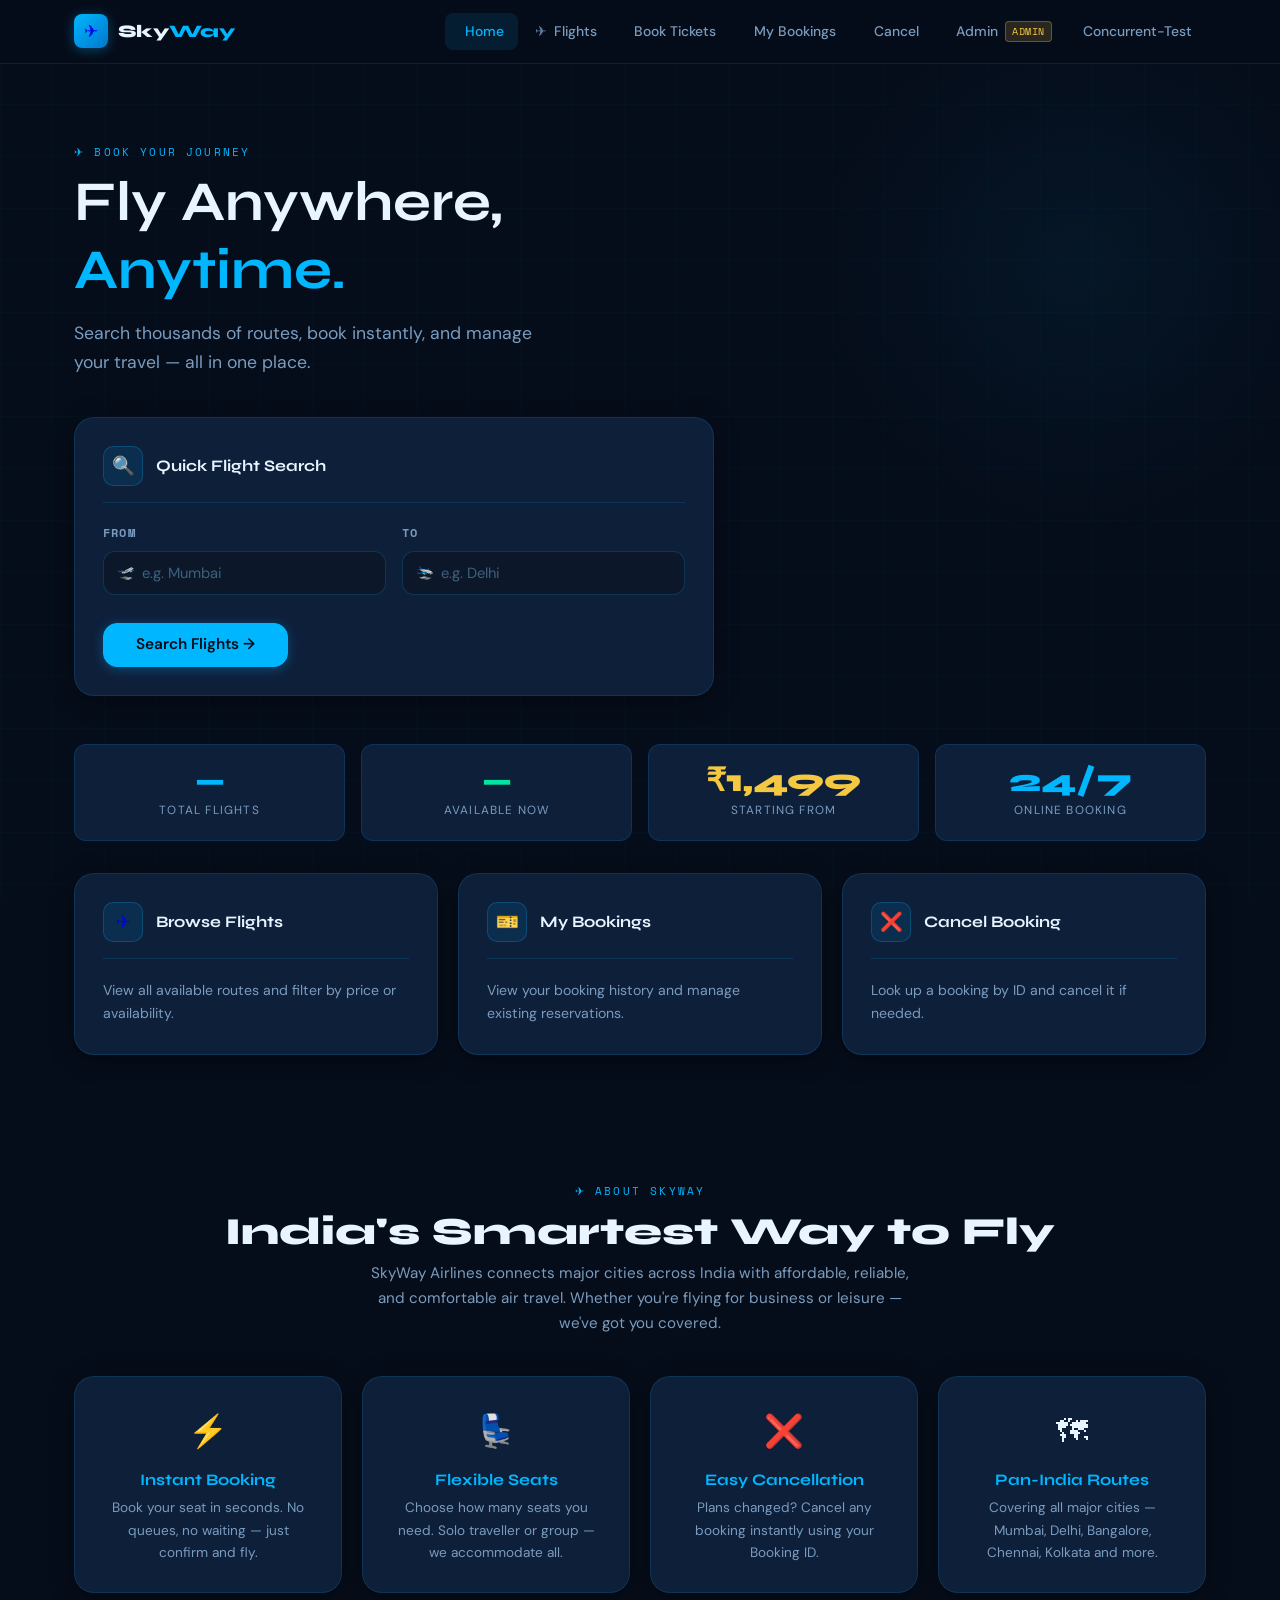
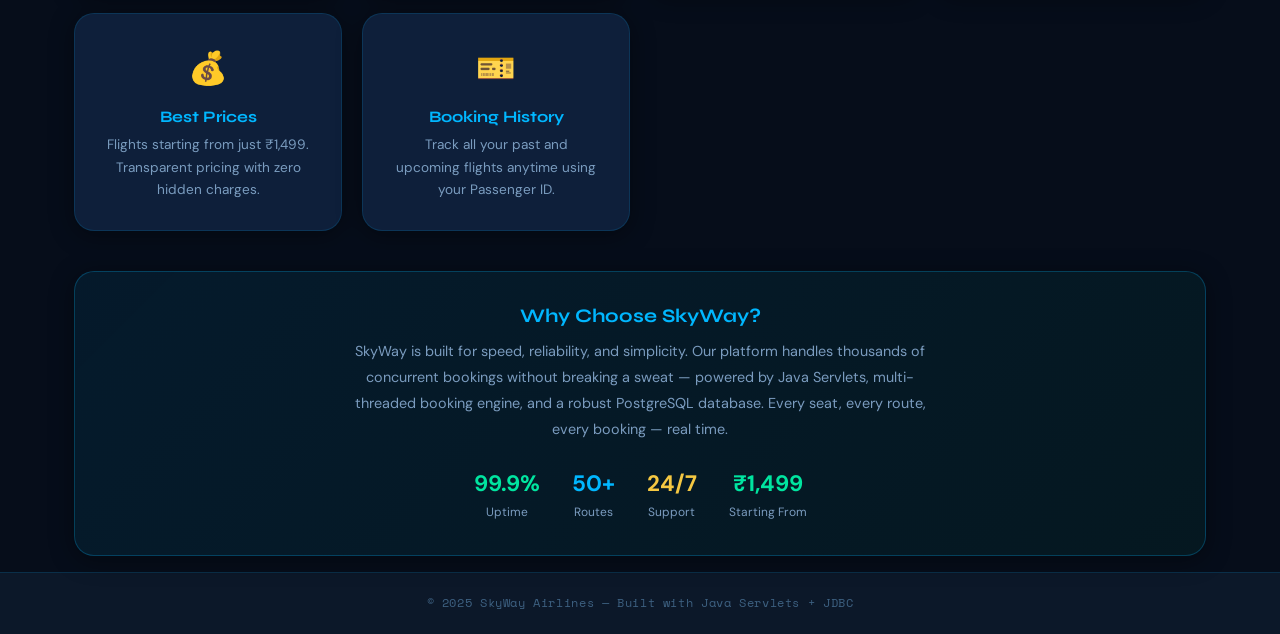
==== src/main/webapp/pages/index.html @ 875611cb "Initial commit - Skyway Airlines" ====
<!DOCTYPE html>
<html lang="en">
<head>
  <meta charset="UTF-8" />
  <meta name="viewport" content="width=device-width, initial-scale=1.0" />
  <title>SkyWay Airlines — Home</title>
  <link rel="stylesheet" href="../css/style.css" />
  <link rel="stylesheet" href="../css/navbar.css" />
  <link rel="stylesheet" href="../css/forms.css" />
  <link rel="icon" type="image/svg+xml" href="../favicon.svg" />
  <script src="../js/transitions.js"></script>
</head>
<body>
<div class="page-wrapper">

  <!-- NAVBAR -->
  <nav class="navbar">
    <div class="navbar-inner">
      <a href="index.html" class="navbar-brand">
        <div class="brand-icon">✈</div>
        <span class="brand-name">Sky<span>Way</span></span>
      </a>
      <button class="navbar-toggle" id="navbar-toggle" aria-label="Menu">☰</button>
      <ul class="navbar-nav" id="navbar-nav">
        <li class="nav-item"><a class="nav-link active" href="index.html" data-page="home"><span class="nav-icon"></span> Home</a></li>
        <li class="nav-item"><a class="nav-link" href="flights.html" data-page="flights"><span class="nav-icon">✈</span> Flights</a></li>
        <li class="nav-item"><a class="nav-link" href="booking.html" data-page="booking"><span class="nav-icon"></span> Book Tickets</a></li>
        <li class="nav-item"><a class="nav-link" href="my-bookings.html" data-page="my-bookings"><span class="nav-icon"></span> My Bookings</a></li>
        <li class="nav-item"><a class="nav-link" href="cancel.html" data-page="cancel"><span class="nav-icon"></span> Cancel</a></li>
        <li class="nav-item"><a class="nav-link" href="revenue.html" data-page="revenue"><span class="nav-icon"></span> Admin <span class="nav-badge">ADMIN</span></a></li>
        <li><a class="nav-link" href="concurrent-test.html" data-page="concurrent"> Concurrent-Test</a></li>
      </ul>
    </div>
  </nav>

  <!-- HERO -->
  <section class="hero">
    <div class="container">
      <div class="hero-content animate-up">
        <span class="section-label">✈ Book Your Journey</span>
        <h1>Fly Anywhere,<br><span class="text-cyan">Anytime.</span></h1>
        <p style="font-size:1.1rem; max-width:480px; margin-bottom:2.5rem;">Search thousands of routes, book instantly, and manage your travel — all in one place.</p>

        <!-- Quick search -->
        <div class="search-card card" style="max-width:640px">
          <div class="card-header">
            <div class="card-icon">🔍</div>
            <span class="card-title">Quick Flight Search</span>
          </div>
          <div class="form-row">
            <div class="form-group">
              <label class="form-label" for="heroSrc">From</label>
              <div class="input-wrapper">
                <span class="input-icon">🛫</span>
                <input class="form-control" type="text" id="heroSrc" placeholder="e.g. Mumbai" />
              </div>
            </div>
            <div class="form-group">
              <label class="form-label" for="heroDest">To</label>
              <div class="input-wrapper">
                <span class="input-icon">🛬</span>
                <input class="form-control" type="text" id="heroDest" placeholder="e.g. Delhi" />
              </div>
            </div>
          </div>
          <button class="btn btn-primary btn-lg" id="btnHeroSearch" style="margin-top:0.5rem">Search Flights →</button>
        </div>
      </div>
    </div>
  </section>

  <!-- STATS -->
  <section class="main-content" style="padding-top:0">
    <div class="container">
      <div class="stats-grid stagger" id="statsGrid">
        <div class="stat-card">
          <div class="stat-value" id="statTotalFlights">—</div>
          <div class="stat-label">Total Flights</div>
        </div>
        <div class="stat-card">
          <div class="stat-value green" id="statAvailFlights">—</div>
          <div class="stat-label">Available Now</div>
        </div>
        <div class="stat-card">
          <div class="stat-value gold">₹1,499</div>
          <div class="stat-label">Starting From</div>
        </div>
        <div class="stat-card">
          <div class="stat-value">24/7</div>
          <div class="stat-label">Online Booking</div>
        </div>
      </div>

      <!-- Quick links -->
      <div class="grid-3 stagger" style="margin-top:1rem">
        <a href="flights.html" class="card quick-card" style="text-decoration:none;cursor:pointer">
          <div class="card-header"><div class="card-icon">✈</div><span class="card-title">Browse Flights</span></div>
          <p style="font-size:0.88rem">View all available routes and filter by price or availability.</p>
        </a>
        <a href="my-bookings.html" class="card quick-card" style="text-decoration:none;cursor:pointer">
          <div class="card-header"><div class="card-icon">🎫</div><span class="card-title">My Bookings</span></div>
          <p style="font-size:0.88rem">View your booking history and manage existing reservations.</p>
        </a>
        <a href="cancel.html" class="card quick-card" style="text-decoration:none;cursor:pointer">
          <div class="card-header"><div class="card-icon">❌</div><span class="card-title">Cancel Booking</span></div>
          <p style="font-size:0.88rem">Look up a booking by ID and cancel it if needed.</p>
        </a>
      </div>
    </div>
  </section>
  
  <!-- About Section -->
<section style="padding:3rem 0 1rem">
  <div class="container">

    <div style="text-align:center;margin-bottom:2.5rem">
      <span class="section-label">✈ About SkyWay</span>
      <h2 class="page-title" style="margin-top:0.5rem">India's Smartest Way to Fly</h2>
      <p style="color:var(--text-muted);max-width:560px;margin:0 auto;font-size:0.95rem">
        SkyWay Airlines connects major cities across India with affordable, reliable, and comfortable air travel. 
        Whether you're flying for business or leisure — we've got you covered.
      </p>
    </div>

    <!-- Services -->
    <div class="grid-3 stagger" style="margin-bottom:2.5rem">
      <div class="card scroll-hidden" style="text-align:center">
        <div style="font-size:2rem;margin-bottom:0.75rem">⚡</div>
        <h3 style="color:var(--cyan);margin-bottom:0.5rem;font-size:1rem">Instant Booking</h3>
        <p style="font-size:0.85rem;color:var(--text-muted)">Book your seat in seconds. No queues, no waiting — just confirm and fly.</p>
      </div>
      <div class="card scroll-hidden"  style="text-align:center">
        <div style="font-size:2rem;margin-bottom:0.75rem">💺</div>
        <h3 style="color:var(--cyan);margin-bottom:0.5rem;font-size:1rem">Flexible Seats</h3>
        <p style="font-size:0.85rem;color:var(--text-muted)">Choose how many seats you need. Solo traveller or group — we accommodate all.</p>
      </div>
      <div class="card scroll-hidden" style="text-align:center">
        <div style="font-size:2rem;margin-bottom:0.75rem">❌</div>
        <h3 style="color:var(--cyan);margin-bottom:0.5rem;font-size:1rem">Easy Cancellation</h3>
        <p style="font-size:0.85rem;color:var(--text-muted)">Plans changed? Cancel any booking instantly using your Booking ID.</p>
      </div>
      <div class="card scroll-hidden" style="text-align:center">
        <div style="font-size:2rem;margin-bottom:0.75rem">🗺</div>
        <h3 style="color:var(--cyan);margin-bottom:0.5rem;font-size:1rem">Pan-India Routes</h3>
        <p style="font-size:0.85rem;color:var(--text-muted)">Covering all major cities — Mumbai, Delhi, Bangalore, Chennai, Kolkata and more.</p>
      </div>
      <div class="card scroll-hidden" style="text-align:center">
        <div style="font-size:2rem;margin-bottom:0.75rem">💰</div>
        <h3 style="color:var(--cyan);margin-bottom:0.5rem;font-size:1rem">Best Prices</h3>
        <p style="font-size:0.85rem;color:var(--text-muted)">Flights starting from just ₹1,499. Transparent pricing with zero hidden charges.</p>
      </div>
      <div class="card scroll-hidden" style="text-align:center">
        <div style="font-size:2rem;margin-bottom:0.75rem">🎫</div>
        <h3 style="color:var(--cyan);margin-bottom:0.5rem;font-size:1rem">Booking History</h3>
        <p style="font-size:0.85rem;color:var(--text-muted)">Track all your past and upcoming flights anytime using your Passenger ID.</p>
      </div>
    </div>

    <!-- Why SkyWay banner -->
    <div class="card scroll-hidden" style="background:linear-gradient(135deg,rgba(0,183,255,0.08),rgba(0,229,160,0.05));border-color:rgba(0,183,255,0.25);text-align:center;padding:2rem">
      <h3 style="color:var(--cyan);margin-bottom:0.75rem;font-size:1.2rem">Why Choose SkyWay?</h3>
      <p style="color:var(--text-muted);max-width:600px;margin:0 auto;font-size:0.9rem;line-height:1.8">
        SkyWay is built for speed, reliability, and simplicity. Our platform handles thousands of concurrent bookings 
        without breaking a sweat — powered by Java Servlets, multi-threaded booking engine, and a robust PostgreSQL 
        database. Every seat, every route, every booking — real time.
      </p>
      <div style="display:flex;justify-content:center;gap:2rem;margin-top:1.5rem;flex-wrap:wrap">
        <div><div style="font-size:1.4rem;font-weight:700;color:var(--green)">99.9%</div><div style="font-size:0.75rem;color:var(--text-muted)">Uptime</div></div>
        <div><div style="font-size:1.4rem;font-weight:700;color:var(--cyan)">50+</div><div style="font-size:0.75rem;color:var(--text-muted)">Routes</div></div>
        <div><div style="font-size:1.4rem;font-weight:700;color:var(--gold)">24/7</div><div style="font-size:0.75rem;color:var(--text-muted)">Support</div></div>
        <div><div style="font-size:1.4rem;font-weight:700;color:var(--green)">₹1,499</div><div style="font-size:0.75rem;color:var(--text-muted)">Starting From</div></div>
      </div>
    </div>

  </div>
</section>

  <footer><span>© 2025 SkyWay Airlines — Built with Java Servlets + JDBC</span></footer>
</div>

<script src="../js/api.js"></script>
<script>
document.addEventListener('DOMContentLoaded', async () => {
  document.getElementById('navbar-toggle')?.addEventListener('click', () => {
    document.getElementById('navbar-nav')?.classList.toggle('open');
  });
  document.getElementById('btnHeroSearch')?.addEventListener('click', () => {
    const src  = document.getElementById('heroSrc')?.value.trim();
    const dest = document.getElementById('heroDest')?.value.trim();
    const params = new URLSearchParams();
    if (src)  params.set('source', src);
    if (dest) params.set('destination', dest);
    window.location.href = `flights.html?${params.toString()}`;
  });

  // Load stats
  try {
    const { fetchAllFlights, fetchAvailableFlights, extractData } = window.AirlineAPI;
    const [all, avail] = await Promise.all([fetchAllFlights().catch(()=>null), fetchAvailableFlights().catch(()=>null)]);
    if (all)   document.getElementById('statTotalFlights').textContent = (extractData(all)||[]).length;
    if (avail) document.getElementById('statAvailFlights').textContent = (extractData(avail)||[]).length;
  } catch {}
});
</script>
</body>
</html>
---- src/main/webapp/css/style.css ----
/* =============================================
   SKYWAY AIRLINES — Global Styles
   Theme: Premium Dark Aviation
   Fonts: Syne (display) + DM Sans (body)
   ============================================= */

@import url('https://fonts.googleapis.com/css2?family=Syne:wght@400;600;700;800&family=DM+Sans:ital,wght@0,300;0,400;0,500;0,600;1,400&family=Space+Mono:wght@400;700&display=swap');

:root {
  --navy:         #060d1a;
  --navy-mid:     #0c1829;
  --navy-light:   #112240;
  --card-bg:      #0e1f3a;
  --border:       rgba(0, 183, 255, 0.15);
  --cyan:         #00b7ff;
  --cyan-dim:     rgba(0, 183, 255, 0.1);
  --cyan-glow:    rgba(0, 183, 255, 0.35);
  --gold:         #f5c842;
  --green:        #00e5a0;
  --red:          #ff4d6d;
  --text-primary: #e8f4ff;
  --text-muted:   #7a9cbf;
  --text-dim:     #3d6080;
  --font-display: 'Syne', sans-serif;
  --font-body:    'DM Sans', sans-serif;
  --font-mono:    'Space Mono', monospace;
  --radius:       12px;
  --radius-lg:    20px;
  --shadow:       0 4px 24px rgba(0,0,0,0.4);
  --shadow-cyan:  0 0 30px rgba(0,183,255,0.12);
  --transition:   0.25s cubic-bezier(0.4, 0, 0.2, 1);
}

*, *::before, *::after { box-sizing: border-box; margin: 0; padding: 0; }
html { scroll-behavior: smooth; }

body {
  font-family: var(--font-body);
  background: var(--navy);
  color: var(--text-primary);
  font-size: 15px;
  line-height: 1.65;
  min-height: 100vh;
  overflow-x: hidden;
}

body::before {
  content: '';
  position: fixed;
  inset: 0;
  background-image:
    linear-gradient(rgba(0,183,255,0.025) 1px, transparent 1px),
    linear-gradient(90deg, rgba(0,183,255,0.025) 1px, transparent 1px);
  background-size: 52px 52px;
  pointer-events: none;
  z-index: 0;
}

.page-wrapper {
  position: relative;
  z-index: 1;
  min-height: 100vh;
  display: flex;
  flex-direction: column;
}
.main-content { flex: 1; padding: 2.5rem 0 5rem; }
.container { max-width: 1180px; margin: 0 auto; padding: 0 1.5rem; }

h1, h2, h3, h4 { font-family: var(--font-display); font-weight: 700; line-height: 1.2; }
h1 { font-size: clamp(2rem, 5vw, 3.5rem); }
h2 { font-size: clamp(1.4rem, 3vw, 2.2rem); }
h3 { font-size: 1.2rem; }
p  { color: var(--text-muted); }

.page-title {
  font-family: var(--font-display);
  font-size: clamp(1.6rem, 4vw, 2.4rem);
  font-weight: 800;
  color: var(--text-primary);
  margin-bottom: 0.4rem;
}
.page-subtitle { color: var(--text-muted); font-size: 0.92rem; margin-bottom: 2rem; }
.section-label {
  font-family: var(--font-mono);
  font-size: 0.68rem;
  letter-spacing: 0.2em;
  text-transform: uppercase;
  color: var(--cyan);
  margin-bottom: 0.4rem;
  display: block;
}

/* Cards */
.card {
  background: var(--card-bg);
  border: 1px solid var(--border);
  border-radius: var(--radius-lg);
  padding: 1.75rem;
  box-shadow: var(--shadow);
  transition: border-color var(--transition), box-shadow var(--transition);
}
.card:hover { border-color: rgba(0,183,255,0.28); box-shadow: var(--shadow-cyan); }
.card-header {
  display: flex;
  align-items: center;
  gap: 0.8rem;
  margin-bottom: 1.25rem;
  padding-bottom: 1rem;
  border-bottom: 1px solid var(--border);
}
.card-icon {
  width: 40px; height: 40px;
  background: var(--cyan-dim);
  border: 1px solid rgba(0,183,255,0.22);
  border-radius: 10px;
  display: flex; align-items: center; justify-content: center;
  font-size: 1.15rem; flex-shrink: 0;
}
.card-title { font-family: var(--font-display); font-weight: 700; font-size: 1rem; color: var(--text-primary); }

/* Stats */
.stats-grid { display: grid; grid-template-columns: repeat(auto-fit, minmax(170px, 1fr)); gap: 1rem; margin-bottom: 2rem; }
.stat-card {
  background: var(--card-bg);
  border: 1px solid var(--border);
  border-radius: var(--radius);
  padding: 1.2rem 1.4rem;
  text-align: center;
  transition: var(--transition);
  cursor: default;
}
.stat-card:hover { border-color: var(--cyan); transform: translateY(-2px); box-shadow: 0 8px 24px rgba(0,183,255,0.1); }
.stat-value { font-family: var(--font-display); font-size: 2rem; font-weight: 800; color: var(--cyan); line-height: 1; margin-bottom: 0.3rem; }
.stat-value.green { color: var(--green); }
.stat-value.gold  { color: var(--gold); }
.stat-value.red   { color: var(--red); }
.stat-label { font-size: 0.74rem; color: var(--text-muted); text-transform: uppercase; letter-spacing: 0.1em; }

/* Badges */
.badge {
  display: inline-flex; align-items: center; gap: 0.28rem;
  padding: 0.22rem 0.7rem;
  border-radius: 999px;
  font-size: 0.72rem; font-weight: 600;
  font-family: var(--font-mono); letter-spacing: 0.04em;
}
.badge-confirmed, .badge-success { background: rgba(0,229,160,0.1); color: var(--green); border: 1px solid rgba(0,229,160,0.28); }
.badge-cancelled, .badge-error   { background: rgba(255,77,109,0.1); color: var(--red);   border: 1px solid rgba(255,77,109,0.28); }
.badge-pending  { background: rgba(245,200,66,0.1); color: var(--gold); border: 1px solid rgba(245,200,66,0.28); }
.badge-info     { background: var(--cyan-dim); color: var(--cyan);  border: 1px solid rgba(0,183,255,0.28); }

/* Alerts */
.alert {
  border-radius: var(--radius);
  padding: 0.9rem 1.1rem;
  font-size: 0.88rem;
  display: flex; align-items: flex-start; gap: 0.7rem;
  margin-bottom: 1rem;
}
.alert-icon { font-size: 1rem; flex-shrink: 0; margin-top: 1px; }
.alert-success { background: rgba(0,229,160,0.07);  border: 1px solid rgba(0,229,160,0.22);  color: var(--green); }
.alert-error   { background: rgba(255,77,109,0.07); border: 1px solid rgba(255,77,109,0.22); color: var(--red); }
.alert-info    { background: var(--cyan-dim);       border: 1px solid rgba(0,183,255,0.22);  color: var(--cyan); }
.alert-warning { background: rgba(245,200,66,0.07); border: 1px solid rgba(245,200,66,0.22); color: var(--gold); }

/* Loading */
.loading-spinner {
  display: inline-block; width: 18px; height: 18px;
  border: 2px solid rgba(0,183,255,0.2);
  border-top-color: var(--cyan);
  border-radius: 50%;
  animation: spin 0.7s linear infinite;
  vertical-align: middle;
}
@keyframes spin { to { transform: rotate(360deg); } }
.loading-overlay {
  display: flex; flex-direction: column;
  align-items: center; justify-content: center;
  padding: 3rem; gap: 1rem; color: var(--text-muted);
}

/* Empty state */
.empty-state { text-align: center; padding: 3.5rem 2rem; color: var(--text-muted); }
.empty-state-icon { font-size: 3rem; margin-bottom: 1rem; opacity: 0.45; }
.empty-state h3 { color: var(--text-primary); margin-bottom: 0.5rem; }
.empty-state p  { font-size: 0.88rem; }

/* Utils */
.hidden      { display: none !important; }
.text-cyan   { color: var(--cyan); }
.text-green  { color: var(--green); }
.text-red    { color: var(--red); }
.text-gold   { color: var(--gold); }
.text-muted  { color: var(--text-muted); }
.text-center { text-align: center; }
.mono        { font-family: var(--font-mono); font-size: 0.85em; }
.divider     { border: none; border-top: 1px solid var(--border); margin: 1.5rem 0; }
.mt-1 { margin-top: 0.5rem; }
.mt-2 { margin-top: 1rem; }
.mt-3 { margin-top: 1.5rem; }
.mb-2 { margin-bottom: 1rem; }

/* Grid layouts */
.grid-2 { display: grid; grid-template-columns: repeat(auto-fit, minmax(280px, 1fr)); gap: 1.5rem; }
.grid-3 { display: grid; grid-template-columns: repeat(auto-fit, minmax(220px, 1fr)); gap: 1.25rem; }

/* Route display */
.route-display { display: flex; align-items: center; gap: 0.6rem; font-family: var(--font-display); font-weight: 700; font-size: 1.05rem; }
.route-arrow { color: var(--cyan); font-size: 0.9rem; flex-shrink: 0; }

/* Price tag */
.price-tag { font-family: var(--font-mono); font-size: 1.35rem; font-weight: 700; color: var(--gold); }
.price-tag small { font-size: 0.6em; color: var(--text-muted); }

/* Info row */
.info-row { display: flex; align-items: baseline; gap: 0.5rem; margin-bottom: 0.6rem;}
.info-label { font-size: 0.78rem; color: var(--text-dim); text-transform: uppercase; letter-spacing: 0.08em; width: 120px; flex-shrink: 0; font-family: var(--font-mono);}
.info-value { font-size: 0.92rem; color: var(--text-primary); font-weight: 500; }

/* Modal */
.modal-overlay {
  position: fixed; inset: 0;
  background: rgba(6,13,26,0.85);
  backdrop-filter: blur(6px);
  z-index: 1000;
  display: flex; align-items: center; justify-content: center;
  padding: 1.5rem;
  animation: fadeIn 0.2s ease;
}
.modal {
  background: var(--navy-light);
  border: 1px solid rgba(0,183,255,0.25);
  border-radius: var(--radius-lg);
  padding: 2rem;
  max-width: 500px; width: 100%;
  box-shadow: 0 20px 60px rgba(0,0,0,0.6), 0 0 40px rgba(0,183,255,0.1);
  animation: fadeInUp 0.3s ease;
}
.modal-header { display: flex; justify-content: space-between; align-items: center; margin-bottom: 1.5rem; }
.modal-close { background: none; border: none; color: var(--text-muted); font-size: 1.4rem; cursor: pointer; line-height: 1; padding: 0.2rem; transition: color var(--transition); }
.modal-close:hover { color: var(--red); }

/* Ticket card inside modal */
.ticket-card {
  background: var(--card-bg);
  border: 1px dashed rgba(0,183,255,0.25);
  border-radius: var(--radius);
  padding: 1.5rem;
  position: relative;
  overflow: hidden;
}
.ticket-card::before {
  content: '✈';
  position: absolute;
  right: 1rem; bottom: 0.5rem;
  font-size: 5rem;
  opacity: 0.04;
  line-height: 1;
  pointer-events: none;
}
.ticket-id { font-family: var(--font-mono); font-size: 0.75rem; color: var(--text-dim); margin-bottom: 0.25rem; }
.ticket-route { font-family: var(--font-display); font-size: 1.5rem; font-weight: 800; color: var(--text-primary); margin-bottom: 1rem; }

/* Footer */
footer {
  background: var(--navy-mid);
  border-top: 1px solid var(--border);
  padding: 1.25rem;
  text-align: center;
  font-size: 0.78rem;
  color: var(--text-dim);
  font-family: var(--font-mono);
  letter-spacing: 0.05em;
}

/* Animations */
@keyframes fadeInUp { from { opacity:0; transform:translateY(16px); } to { opacity:1; transform:translateY(0); } }
@keyframes fadeIn   { from { opacity:0; } to { opacity:1; } }
@keyframes slideIn  { from { opacity:0; transform:translateX(-12px); } to { opacity:1; transform:translateX(0); } }

.animate-up   { animation: fadeInUp 0.4s ease both; }
.animate-fade { animation: fadeIn 0.3s ease both; }

.stagger > * { animation: fadeInUp 0.4s ease both; }
.stagger > *:nth-child(1) { animation-delay: 0.05s; }
.stagger > *:nth-child(2) { animation-delay: 0.1s; }
.stagger > *:nth-child(3) { animation-delay: 0.15s; }
.stagger > *:nth-child(4) { animation-delay: 0.2s; }
.stagger > *:nth-child(5) { animation-delay: 0.25s; }
.stagger > *:nth-child(6) { animation-delay: 0.3s; }

@media (max-width: 768px) {
  .stats-grid { grid-template-columns: repeat(2,1fr); }
  .grid-2, .grid-3 { grid-template-columns: 1fr; }
  .info-label { width: 100px; }
}
@media (max-width: 480px) {
  .card { padding: 1.2rem; }
  .modal { padding: 1.5rem; }
}

/* ── Hero section ── */
.hero {
  padding: 5rem 0 3rem;
  position: relative;
  overflow: hidden;
}
.hero::before {
  content: '';
  position: absolute;
  top: -100px; right: -100px;
  width: 600px; height: 600px;
  background: radial-gradient(circle, rgba(0,183,255,0.06) 0%, transparent 65%);
  pointer-events: none;
}
.hero-content { position: relative; z-index: 1; }
.hero h1 { margin-bottom: 1rem; }
.search-card { transition: border-color var(--transition), box-shadow var(--transition); }

/* Quick link card hover animations */
.quick-card {
  transition: transform 0.3s ease, box-shadow 0.3s ease, border-color 0.3s ease;
  position: relative;
  overflow: hidden;
}

.quick-card::before {
  content: '';
  position: absolute;
  inset: 0;
  background: linear-gradient(135deg, rgba(0,183,255,0.08), rgba(0,229,160,0.05));
  opacity: 0;
  transition: opacity 0.3s ease;
  border-radius: inherit;
}

.quick-card:hover {
  transform: translateY(-6px) scale(1.02);
  box-shadow: 0 12px 40px rgba(0,183,255,0.2), 0 0 0 1px rgba(0,183,255,0.4);
  border-color: rgba(0,183,255,0.5);
}

.quick-card:hover::before {
  opacity: 1;
}

.quick-card:hover .card-icon {
  transform: scale(1.2) rotate(-8deg);
  transition: transform 0.3s ease;
}

.card-icon {
  transition: transform 0.3s ease;
}

.quick-card:active {
  transform: translateY(-2px) scale(1.01);
}
---- src/main/webapp/css/navbar.css ----
/* =============================================
   SKYWAY AIRLINES — Navbar Styles
   ============================================= */

.navbar {
  position: sticky;
  top: 0;
  z-index: 100;
  background: rgba(6,13,26,0.92);
  backdrop-filter: blur(16px);
  -webkit-backdrop-filter: blur(16px);
  border-bottom: 1px solid var(--border);
  height: 64px;
  display: flex;
  align-items: center;
}

.navbar-inner {
  max-width: 1180px;
  margin: 0 auto;
  padding: 0 1.5rem;
  width: 100%;
  display: flex;
  align-items: center;
  justify-content: space-between;
  gap: 2rem;
}

/* Logo */
.navbar-brand {
  display: flex;
  align-items: center;
  gap: 0.6rem;
  text-decoration: none;
  flex-shrink: 0;
}
.brand-icon {
  width: 34px; height: 34px;
  background: linear-gradient(135deg, var(--cyan), #0077cc);
  border-radius: 8px;
  display: flex; align-items: center; justify-content: center;
  font-size: 1.05rem;
  box-shadow: 0 2px 12px rgba(0,183,255,0.35);
  transition: transform var(--transition), box-shadow var(--transition);
}
.navbar-brand:hover .brand-icon { transform: rotate(-8deg) scale(1.05); box-shadow: 0 4px 20px rgba(0,183,255,0.5); }
.brand-name {
  font-family: var(--font-display);
  font-weight: 800;
  font-size: 1.1rem;
  color: var(--text-primary);
  letter-spacing: -0.01em;
}
.brand-name span { color: var(--cyan); }

/* Nav links */
.navbar-nav {
  display: flex;
  align-items: center;
  gap: 0.25rem;
  list-style: none;
}
.nav-item {}
.nav-link {
  display: flex;
  align-items: center;
  gap: 0.4rem;
  padding: 0.45rem 0.85rem;
  border-radius: 8px;
  text-decoration: none;
  font-size: 0.87rem;
  font-weight: 500;
  color: var(--text-muted);
  transition: color var(--transition), background var(--transition);
  white-space: nowrap;
}
.nav-link:hover { color: var(--text-primary); background: rgba(255,255,255,0.05); }
.nav-link.active { color: var(--cyan); background: var(--cyan-dim); }
.nav-icon { font-size: 0.9rem; opacity: 0.8; }

/* Admin badge in nav */
.nav-badge {
  font-family: var(--font-mono);
  font-size: 0.6rem;
  background: rgba(245,200,66,0.15);
  color: var(--gold);
  border: 1px solid rgba(245,200,66,0.3);
  padding: 0.1rem 0.4rem;
  border-radius: 4px;
  letter-spacing: 0.06em;
}

/* Mobile toggle */
.navbar-toggle {
  display: none;
  background: none;
  border: 1px solid var(--border);
  border-radius: 8px;
  color: var(--text-muted);
  font-size: 1.2rem;
  padding: 0.4rem 0.6rem;
  cursor: pointer;
  transition: color var(--transition), border-color var(--transition);
}
.navbar-toggle:hover { color: var(--cyan); border-color: rgba(0,183,255,0.4); }

/* Mobile menu */
@media (max-width: 768px) {
  .navbar-toggle { display: flex; align-items: center; }
  .navbar-nav {
    display: none;
    position: absolute;
    top: 64px; left: 0; right: 0;
    background: rgba(6,13,26,0.97);
    backdrop-filter: blur(20px);
    border-bottom: 1px solid var(--border);
    flex-direction: column;
    align-items: stretch;
    padding: 1rem;
    gap: 0.25rem;
  }
  .navbar-nav.open { display: flex; animation: fadeInUp 0.2s ease; }
  .nav-link { padding: 0.7rem 1rem; font-size: 0.92rem; }
}
---- src/main/webapp/css/forms.css ----
/* =============================================
   SKYWAY AIRLINES — Form Styles
   ============================================= */

/* Form group */
.form-group { margin-bottom: 1.25rem; }
.form-row { display: grid; grid-template-columns: repeat(auto-fit, minmax(200px, 1fr)); gap: 1rem; }

/* Label */
.form-label {
  display: block;
  font-size: 0.78rem;
  font-weight: 600;
  text-transform: uppercase;
  letter-spacing: 0.1em;
  color: var(--text-muted);
  margin-bottom: 0.45rem;
  font-family: var(--font-mono);
}

/* Input / Select / Textarea */
.form-control {
  width: 100%;
  background: var(--navy-mid);
  border: 1px solid rgba(0,183,255,0.2);
  border-radius: var(--radius);
  color: var(--text-primary);
  font-family: var(--font-body);
  font-size: 0.92rem;
  padding: 0.7rem 1rem;
  outline: none;
  transition: border-color var(--transition), box-shadow var(--transition), background var(--transition);
  -webkit-appearance: none;
}
.form-control::placeholder { color: var(--text-dim); }
.form-control:hover { border-color: rgba(0,183,255,0.35); }
.form-control:focus {
  border-color: var(--cyan);
  box-shadow: 0 0 0 3px rgba(0,183,255,0.12);
  background: var(--navy-light);
}
.form-control:disabled { opacity: 0.5; cursor: not-allowed; }

select.form-control { cursor: pointer; }
select.form-control option { background: var(--navy-mid); color: var(--text-primary); }

textarea.form-control { resize: vertical; min-height: 100px; }

/* Input with icon */
.input-wrapper { position: relative; }
.input-icon {
  position: absolute;
  left: 0.9rem;
  top: 50%;
  transform: translateY(-50%);
  color: var(--text-dim);
  font-size: 0.9rem;
  pointer-events: none;
  transition: color var(--transition);
}
.input-wrapper:focus-within .input-icon { color: var(--cyan); }
.input-wrapper .form-control { padding-left: 2.4rem; }

/* Input suffix */
.input-suffix {
  position: absolute;
  right: 0.9rem;
  top: 50%;
  transform: translateY(-50%);
  font-size: 0.75rem;
  color: var(--text-dim);
  font-family: var(--font-mono);
}

/* Validation states */
.form-control.is-valid   { border-color: var(--green); }
.form-control.is-invalid { border-color: var(--red); }
.form-control.is-valid:focus   { box-shadow: 0 0 0 3px rgba(0,229,160,0.12); }
.form-control.is-invalid:focus { box-shadow: 0 0 0 3px rgba(255,77,109,0.12); }
.form-hint { font-size: 0.78rem; margin-top: 0.35rem; }
.form-hint.valid   { color: var(--green); }
.form-hint.invalid { color: var(--red); }
.form-hint.muted   { color: var(--text-dim); }

/* Search bar */
.search-bar {
  display: flex;
  gap: 0.75rem;
  align-items: flex-end;
  flex-wrap: wrap;
  background: var(--card-bg);
  border: 1px solid var(--border);
  border-radius: var(--radius-lg);
  padding: 1.25rem 1.5rem;
  margin-bottom: 1.75rem;
}
.search-bar .form-group { margin-bottom: 0; flex: 1; min-width: 160px; }

/* Filter bar */
.filter-bar {
  display: flex;
  gap: 0.5rem;
  flex-wrap: wrap;
  margin-bottom: 1.5rem;
  align-items: center;
}
.filter-label {
  font-family: var(--font-mono);
  font-size: 0.7rem;
  color: var(--text-dim);
  letter-spacing: 0.1em;
  text-transform: uppercase;
  margin-right: 0.25rem;
}

/* Buttons */
.btn {
  display: inline-flex;
  align-items: center;
  justify-content: center;
  gap: 0.5rem;
  padding: 0.65rem 1.35rem;
  border-radius: var(--radius);
  font-family: var(--font-body);
  font-size: 0.88rem;
  font-weight: 600;
  cursor: pointer;
  border: 1px solid transparent;
  outline: none;
  transition: all var(--transition);
  white-space: nowrap;
  text-decoration: none;
  line-height: 1;
}
.btn:disabled { opacity: 0.45; cursor: not-allowed; pointer-events: none; }

.btn-primary {
  background: var(--cyan);
  color: var(--navy);
  border-color: var(--cyan);
  box-shadow: 0 2px 12px rgba(0,183,255,0.3);
}
.btn-primary:hover {
  background: #29c9ff;
  box-shadow: 0 4px 20px rgba(0,183,255,0.45);
  transform: translateY(-1px);
}
.btn-primary:active { transform: translateY(0); }

.btn-outline {
  background: transparent;
  color: var(--cyan);
  border-color: rgba(0,183,255,0.35);
}
.btn-outline:hover { background: var(--cyan-dim); border-color: var(--cyan); }
.btn-outline.active, .btn-outline[data-active="true"] {
  background: var(--cyan-dim);
  border-color: var(--cyan);
}

.btn-danger {
  background: rgba(255,77,109,0.12);
  color: var(--red);
  border-color: rgba(255,77,109,0.3);
}
.btn-danger:hover { background: rgba(255,77,109,0.2); border-color: var(--red); }

.btn-success {
  background: rgba(0,229,160,0.12);
  color: var(--green);
  border-color: rgba(0,229,160,0.3);
}
.btn-success:hover { background: rgba(0,229,160,0.22); border-color: var(--green); }

.btn-ghost {
  background: transparent;
  color: var(--text-muted);
  border-color: var(--border);
}
.btn-ghost:hover { color: var(--text-primary); background: rgba(255,255,255,0.04); }

.btn-sm { padding: 0.4rem 0.85rem; font-size: 0.8rem; }
.btn-lg { padding: 0.85rem 2rem; font-size: 0.96rem; border-radius: 14px; }
.btn-full { width: 100%; }

/* Loading state */
.btn.loading .btn-text { opacity: 0; }
.btn.loading::after {
  content: '';
  position: absolute;
  width: 16px; height: 16px;
  border: 2px solid currentColor;
  border-top-color: transparent;
  border-radius: 50%;
  animation: spin 0.7s linear infinite;
}
.btn { position: relative; }

/* Number input seats */
.seats-input-wrapper {
  display: flex;
  align-items: center;
  gap: 0;
  border: 1px solid rgba(0,183,255,0.2);
  border-radius: var(--radius);
  overflow: hidden;
  background: var(--navy-mid);
  width: fit-content;
}
.seats-btn {
  background: var(--navy-light);
  border: none;
  color: var(--text-muted);
  width: 36px; height: 38px;
  cursor: pointer;
  font-size: 1rem;
  transition: color var(--transition), background var(--transition);
  display: flex; align-items: center; justify-content: center;
}
.seats-btn:hover { color: var(--cyan); background: var(--cyan-dim); }
.seats-input-wrapper .form-control {
  width: 60px;
  text-align: center;
  border: none;
  border-radius: 0;
  border-left: 1px solid rgba(0,183,255,0.15);
  border-right: 1px solid rgba(0,183,255,0.15);
  padding: 0.5rem;
  font-family: var(--font-mono);
}
.seats-input-wrapper .form-control:focus { box-shadow: none; }

@media (max-width: 600px) {
  .search-bar { flex-direction: column; }
  .search-bar .form-group { width: 100%; }
  .form-row { grid-template-columns: 1fr; }
}
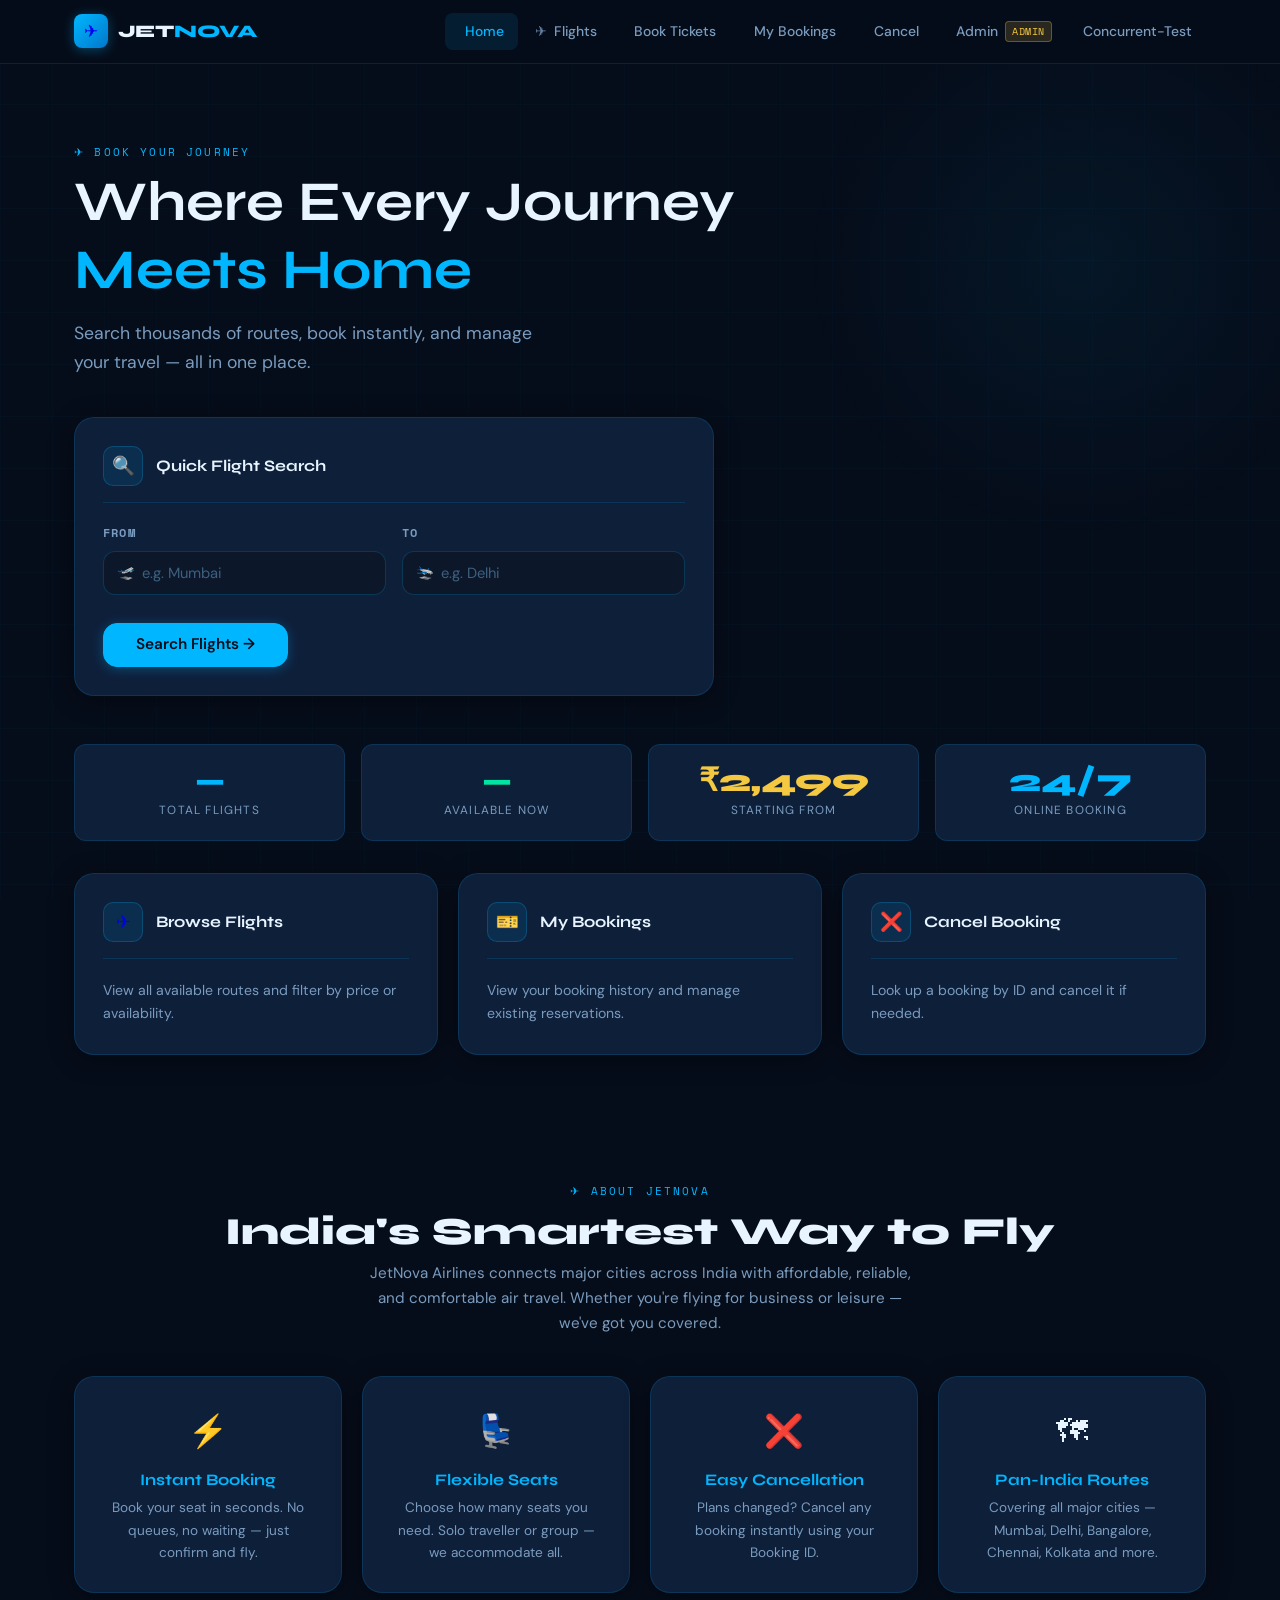
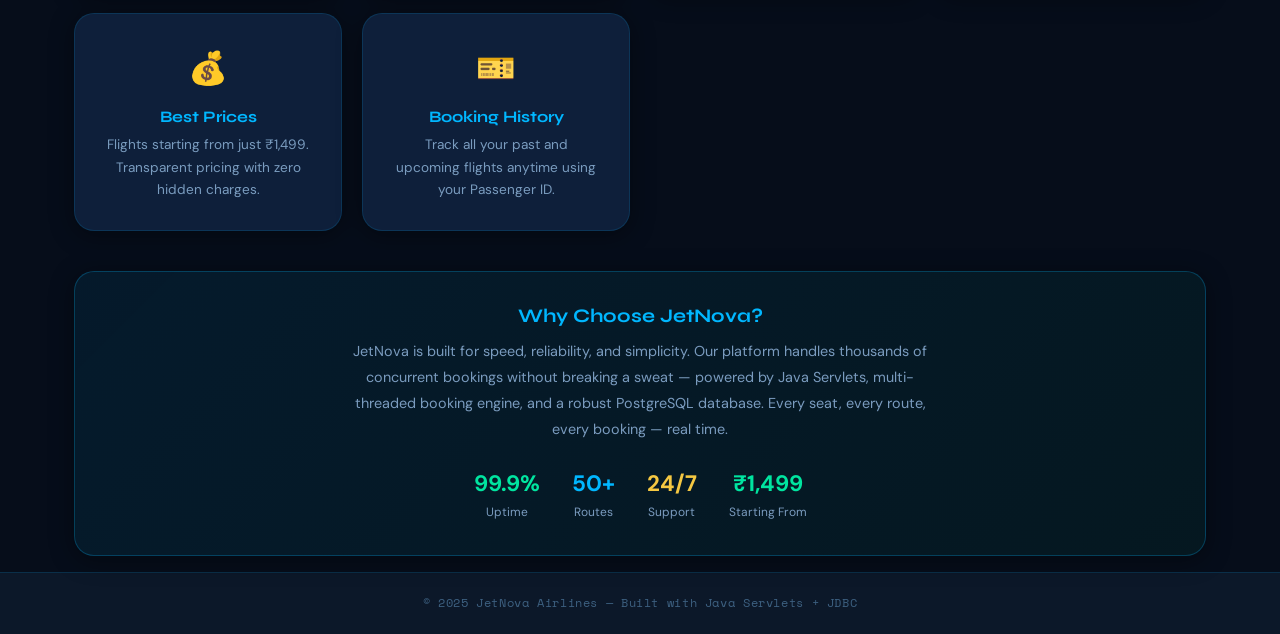
==== commit e01afccc: "Initial commit of JetNova airline booking system" ====
--- a/src/main/webapp/pages/index.html
+++ b/src/main/webapp/pages/index.html
@@ -3,7 +3,7 @@
 <head>
   <meta charset="UTF-8" />
   <meta name="viewport" content="width=device-width, initial-scale=1.0" />
-  <title>SkyWay Airlines — Home</title>
+  <title>JetNova Airlines — Home</title>
   <link rel="stylesheet" href="../css/style.css" />
   <link rel="stylesheet" href="../css/navbar.css" />
   <link rel="stylesheet" href="../css/forms.css" />
@@ -18,7 +18,7 @@
     <div class="navbar-inner">
       <a href="index.html" class="navbar-brand">
         <div class="brand-icon">✈</div>
-        <span class="brand-name">Sky<span>Way</span></span>
+        <span class="brand-name">JET<span>NOVA</span></span>
       </a>
       <button class="navbar-toggle" id="navbar-toggle" aria-label="Menu">☰</button>
       <ul class="navbar-nav" id="navbar-nav">
@@ -33,12 +33,12 @@
     </div>
   </nav>
 
-  <!-- HERO -->
+  <!-- HERO   -->
   <section class="hero">
     <div class="container">
       <div class="hero-content animate-up">
         <span class="section-label">✈ Book Your Journey</span>
-        <h1>Fly Anywhere,<br><span class="text-cyan">Anytime.</span></h1>
+        <h1>Where Every Journey<br><span class="text-cyan">Meets Home</span></h1>
         <p style="font-size:1.1rem; max-width:480px; margin-bottom:2.5rem;">Search thousands of routes, book instantly, and manage your travel — all in one place.</p>
 
         <!-- Quick search -->
@@ -82,7 +82,7 @@
           <div class="stat-label">Available Now</div>
         </div>
         <div class="stat-card">
-          <div class="stat-value gold">₹1,499</div>
+          <div class="stat-value gold">₹2,499</div>
           <div class="stat-label">Starting From</div>
         </div>
         <div class="stat-card">
@@ -114,10 +114,10 @@
   <div class="container">
 
     <div style="text-align:center;margin-bottom:2.5rem">
-      <span class="section-label">✈ About SkyWay</span>
+      <span class="section-label">✈ About JetNova</span>
       <h2 class="page-title" style="margin-top:0.5rem">India's Smartest Way to Fly</h2>
       <p style="color:var(--text-muted);max-width:560px;margin:0 auto;font-size:0.95rem">
-        SkyWay Airlines connects major cities across India with affordable, reliable, and comfortable air travel. 
+        JetNova Airlines connects major cities across India with affordable, reliable, and comfortable air travel. 
         Whether you're flying for business or leisure — we've got you covered.
       </p>
     </div>
@@ -158,9 +158,9 @@
 
     <!-- Why SkyWay banner -->
     <div class="card scroll-hidden" style="background:linear-gradient(135deg,rgba(0,183,255,0.08),rgba(0,229,160,0.05));border-color:rgba(0,183,255,0.25);text-align:center;padding:2rem">
-      <h3 style="color:var(--cyan);margin-bottom:0.75rem;font-size:1.2rem">Why Choose SkyWay?</h3>
+      <h3 style="color:var(--cyan);margin-bottom:0.75rem;font-size:1.2rem">Why Choose JetNova?</h3>
       <p style="color:var(--text-muted);max-width:600px;margin:0 auto;font-size:0.9rem;line-height:1.8">
-        SkyWay is built for speed, reliability, and simplicity. Our platform handles thousands of concurrent bookings 
+        JetNova is built for speed, reliability, and simplicity. Our platform handles thousands of concurrent bookings 
         without breaking a sweat — powered by Java Servlets, multi-threaded booking engine, and a robust PostgreSQL 
         database. Every seat, every route, every booking — real time.
       </p>
@@ -175,7 +175,7 @@
   </div>
 </section>
 
-  <footer><span>© 2025 SkyWay Airlines — Built with Java Servlets + JDBC</span></footer>
+  <footer><span>© 2025 JetNova Airlines — Built with Java Servlets + JDBC</span></footer>
 </div>
 
 <script src="../js/api.js"></script>
